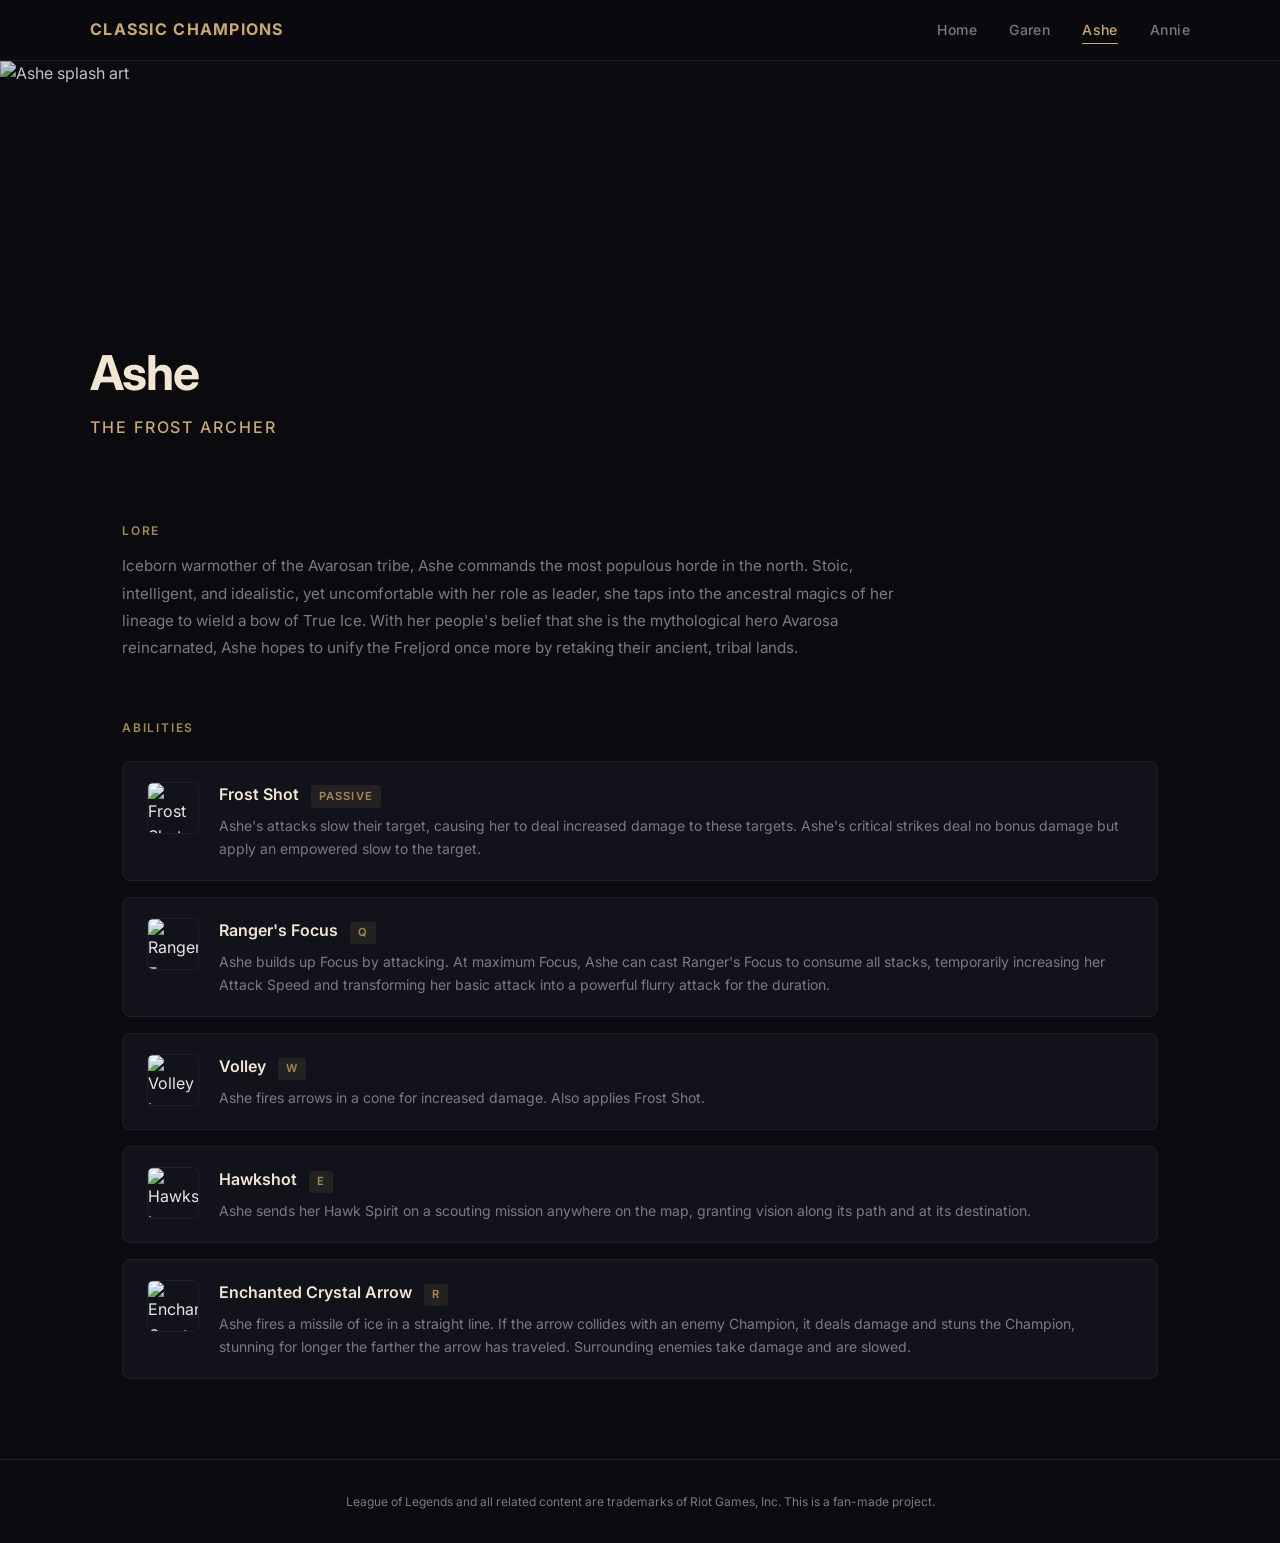
==== ashe.html @ 9785e939 "Add files via upload" ====
<!DOCTYPE html>
<html lang="en">
<head>
  <meta charset="UTF-8">
  <meta name="viewport" content="width=device-width, initial-scale=1.0">
  <meta name="description" content="Ashe, the Frost Archer — explore her lore, passive, and abilities: Ranger's Focus, Volley, Hawkshot, and Enchanted Crystal Arrow.">
  <title>Ashe — Classic Champions</title>
  <link rel="stylesheet" href="styles.css">
</head>
<body>

  <!-- Navigation -->
  <nav class="nav" id="main-nav">
    <div class="nav__inner">
      <span class="nav__logo">Classic Champions</span>
      <ul class="nav__links">
        <li><a href="index.html" class="nav__link">Home</a></li>
        <li><a href="garen.html" class="nav__link">Garen</a></li>
        <li><a href="ashe.html" class="nav__link nav__link--active">Ashe</a></li>
        <li><a href="annie.html" class="nav__link">Annie</a></li>
      </ul>
    </div>
  </nav>

  <main>
    <!-- Hero Banner -->
    <section class="champion-hero" id="ashe-hero">
      <img
        class="champion-hero__image"
        src="https://ddragon.leagueoflegends.com/cdn/img/champion/splash/Ashe_0.jpg"
        alt="Ashe splash art"
      >
      <div class="champion-hero__overlay">
        <h1 class="champion-hero__name">Ashe</h1>
        <p class="champion-hero__title-text">The Frost Archer</p>
      </div>
    </section>

    <!-- Lore -->
    <section class="lore" id="ashe-lore">
      <h2 class="lore__heading">Lore</h2>
      <p class="lore__text">Iceborn warmother of the Avarosan tribe, Ashe commands the most populous horde in the north. Stoic, intelligent, and idealistic, yet uncomfortable with her role as leader, she taps into the ancestral magics of her lineage to wield a bow of True Ice. With her people's belief that she is the mythological hero Avarosa reincarnated, Ashe hopes to unify the Freljord once more by retaking their ancient, tribal lands.</p>
    </section>

    <!-- Abilities -->
    <section class="abilities" id="ashe-abilities">
      <h2 class="abilities__heading">Abilities</h2>
      <div class="abilities__list">

        <!-- Passive -->
        <article class="ability" id="ability-frost-shot">
          <div class="ability__icon-wrapper">
            <img class="ability__icon" src="https://ddragon.leagueoflegends.com/cdn/14.14.1/img/passive/Ashe_P.png" alt="Frost Shot icon">
          </div>
          <div class="ability__info">
            <div class="ability__header">
              <h3 class="ability__name">Frost Shot</h3>
              <span class="ability__key">Passive</span>
            </div>
            <p class="ability__desc">Ashe's attacks slow their target, causing her to deal increased damage to these targets. Ashe's critical strikes deal no bonus damage but apply an empowered slow to the target.</p>
          </div>
        </article>

        <!-- Q -->
        <article class="ability" id="ability-rangers-focus">
          <div class="ability__icon-wrapper">
            <img class="ability__icon" src="https://ddragon.leagueoflegends.com/cdn/14.14.1/img/spell/AsheQ.png" alt="Ranger's Focus icon">
          </div>
          <div class="ability__info">
            <div class="ability__header">
              <h3 class="ability__name">Ranger's Focus</h3>
              <span class="ability__key">Q</span>
            </div>
            <p class="ability__desc">Ashe builds up Focus by attacking. At maximum Focus, Ashe can cast Ranger's Focus to consume all stacks, temporarily increasing her Attack Speed and transforming her basic attack into a powerful flurry attack for the duration.</p>
          </div>
        </article>

        <!-- W -->
        <article class="ability" id="ability-volley">
          <div class="ability__icon-wrapper">
            <img class="ability__icon" src="https://ddragon.leagueoflegends.com/cdn/14.14.1/img/spell/Volley.png" alt="Volley icon">
          </div>
          <div class="ability__info">
            <div class="ability__header">
              <h3 class="ability__name">Volley</h3>
              <span class="ability__key">W</span>
            </div>
            <p class="ability__desc">Ashe fires arrows in a cone for increased damage. Also applies Frost Shot.</p>
          </div>
        </article>

        <!-- E -->
        <article class="ability" id="ability-hawkshot">
          <div class="ability__icon-wrapper">
            <img class="ability__icon" src="https://ddragon.leagueoflegends.com/cdn/14.14.1/img/spell/AsheSpiritOfTheHawk.png" alt="Hawkshot icon">
          </div>
          <div class="ability__info">
            <div class="ability__header">
              <h3 class="ability__name">Hawkshot</h3>
              <span class="ability__key">E</span>
            </div>
            <p class="ability__desc">Ashe sends her Hawk Spirit on a scouting mission anywhere on the map, granting vision along its path and at its destination.</p>
          </div>
        </article>

        <!-- R -->
        <article class="ability" id="ability-enchanted-crystal-arrow">
          <div class="ability__icon-wrapper">
            <img class="ability__icon" src="https://ddragon.leagueoflegends.com/cdn/14.14.1/img/spell/EnchantedCrystalArrow.png" alt="Enchanted Crystal Arrow icon">
          </div>
          <div class="ability__info">
            <div class="ability__header">
              <h3 class="ability__name">Enchanted Crystal Arrow</h3>
              <span class="ability__key">R</span>
            </div>
            <p class="ability__desc">Ashe fires a missile of ice in a straight line. If the arrow collides with an enemy Champion, it deals damage and stuns the Champion, stunning for longer the farther the arrow has traveled. Surrounding enemies take damage and are slowed.</p>
          </div>
        </article>

      </div>
    </section>
  </main>

  <!-- Footer -->
  <footer class="footer" id="footer">
    <p>League of Legends and all related content are trademarks of Riot Games, Inc. This is a fan-made project.</p>
  </footer>

</body>
</html>
---- styles.css ----
/* ========================================
   League of Legends Classic Champions
   Shared Stylesheet
   ======================================== */

@import url('https://fonts.googleapis.com/css2?family=Inter:wght@400;500;600;700&display=swap');

/* --- Design Tokens --- */
:root {
  --bg-primary: #0a0a0f;
  --bg-secondary: #0e0e16;
  --bg-card: #12121a;
  --bg-card-hover: #1a1a2e;
  --gold: #c8aa6e;
  --gold-dim: #a08a50;
  --gold-light: #f0e6d2;
  --text-primary: #e8e6e3;
  --text-muted: #7b7a82;
  --border: #1e1e2e;
  --border-gold: rgba(200, 170, 110, 0.25);
  --shadow: rgba(0, 0, 0, 0.4);
}

/* --- Reset & Base --- */
*,
*::before,
*::after {
  margin: 0;
  padding: 0;
  box-sizing: border-box;
}

html {
  scroll-behavior: smooth;
  scrollbar-color: var(--gold-dim) var(--bg-secondary);
}

body {
  font-family: 'Inter', system-ui, -apple-system, sans-serif;
  background-color: var(--bg-primary);
  color: var(--text-primary);
  line-height: 1.6;
  min-height: 100vh;
  -webkit-font-smoothing: antialiased;
  -moz-osx-font-smoothing: grayscale;
}

a {
  color: var(--gold);
  text-decoration: none;
  transition: color 0.2s ease;
}

a:hover {
  color: var(--gold-light);
}

img {
  display: block;
  max-width: 100%;
}

/* --- Navigation --- */
.nav {
  position: sticky;
  top: 0;
  z-index: 100;
  background-color: rgba(10, 10, 15, 0.92);
  backdrop-filter: blur(12px);
  border-bottom: 1px solid var(--border);
  padding: 0 2rem;
}

.nav__inner {
  max-width: 1100px;
  margin: 0 auto;
  display: flex;
  align-items: center;
  justify-content: space-between;
  height: 60px;
}

.nav__logo {
  font-size: 1rem;
  font-weight: 700;
  color: var(--gold);
  letter-spacing: 0.08em;
  text-transform: uppercase;
}

.nav__links {
  display: flex;
  gap: 2rem;
  list-style: none;
}

.nav__link {
  font-size: 0.875rem;
  font-weight: 500;
  color: var(--text-muted);
  letter-spacing: 0.03em;
  padding: 0.25rem 0;
  position: relative;
  transition: color 0.2s ease;
}

.nav__link::after {
  content: '';
  position: absolute;
  bottom: -2px;
  left: 0;
  width: 0;
  height: 1px;
  background-color: var(--gold);
  transition: width 0.25s ease;
}

.nav__link:hover {
  color: var(--gold-light);
}

.nav__link:hover::after {
  width: 100%;
}

.nav__link--active {
  color: var(--gold);
}

.nav__link--active::after {
  width: 100%;
}

/* --- Hero Section (Index) --- */
.hero {
  text-align: center;
  padding: 5rem 2rem 3rem;
  max-width: 700px;
  margin: 0 auto;
}

.hero__title {
  font-size: 2.5rem;
  font-weight: 700;
  color: var(--gold-light);
  letter-spacing: -0.02em;
  margin-bottom: 0.75rem;
}

.hero__subtitle {
  font-size: 1.05rem;
  color: var(--text-muted);
  font-weight: 400;
  line-height: 1.7;
}

/* --- Champion Card Grid (Index) --- */
.champions-grid {
  max-width: 1100px;
  margin: 0 auto;
  padding: 1rem 2rem 5rem;
  display: grid;
  grid-template-columns: repeat(3, 1fr);
  gap: 1.5rem;
}

.champion-card {
  background-color: var(--bg-card);
  border: 1px solid var(--border);
  border-radius: 8px;
  overflow: hidden;
  transition: transform 0.25s ease, border-color 0.25s ease, box-shadow 0.25s ease;
  cursor: pointer;
  text-decoration: none;
  color: inherit;
  display: block;
}

.champion-card:hover {
  transform: translateY(-4px);
  border-color: var(--border-gold);
  box-shadow: 0 8px 30px var(--shadow);
  color: inherit;
}

.champion-card__image-wrapper {
  width: 100%;
  aspect-ratio: 16 / 9;
  overflow: hidden;
}

.champion-card__image {
  width: 100%;
  height: 100%;
  object-fit: cover;
  object-position: top center;
  transition: transform 0.4s ease;
}

.champion-card:hover .champion-card__image {
  transform: scale(1.03);
}

.champion-card__body {
  padding: 1.25rem 1.5rem 1.5rem;
}

.champion-card__name {
  font-size: 1.2rem;
  font-weight: 600;
  color: var(--gold-light);
  margin-bottom: 0.2rem;
}

.champion-card__title {
  font-size: 0.8rem;
  color: var(--gold-dim);
  text-transform: uppercase;
  letter-spacing: 0.1em;
  font-weight: 500;
  margin-bottom: 0.75rem;
}

.champion-card__desc {
  font-size: 0.875rem;
  color: var(--text-muted);
  line-height: 1.6;
  display: -webkit-box;
  -webkit-line-clamp: 3;
  -webkit-box-orient: vertical;
  overflow: hidden;
}

/* --- Champion Detail Page --- */
.champion-hero {
  position: relative;
  width: 100%;
  height: 420px;
  overflow: hidden;
}

.champion-hero__image {
  width: 100%;
  height: 100%;
  object-fit: cover;
  object-position: top center;
}

.champion-hero__overlay {
  position: absolute;
  inset: 0;
  background: linear-gradient(
    to bottom,
    rgba(10, 10, 15, 0.15) 0%,
    rgba(10, 10, 15, 0.6) 60%,
    var(--bg-primary) 100%
  );
  display: flex;
  flex-direction: column;
  justify-content: flex-end;
  padding: 2.5rem 2rem;
}

.champion-hero__name {
  font-size: 3rem;
  font-weight: 700;
  color: var(--gold-light);
  letter-spacing: -0.02em;
  max-width: 1100px;
  margin: 0 auto;
  width: 100%;
}

.champion-hero__title-text {
  font-size: 1rem;
  color: var(--gold);
  text-transform: uppercase;
  letter-spacing: 0.12em;
  font-weight: 500;
  max-width: 1100px;
  margin: 0.25rem auto 0;
  width: 100%;
}

/* --- Lore Section --- */
.lore {
  max-width: 1100px;
  margin: 0 auto;
  padding: 2.5rem 2rem;
}

.lore__heading {
  font-size: 0.75rem;
  color: var(--gold-dim);
  text-transform: uppercase;
  letter-spacing: 0.15em;
  font-weight: 600;
  margin-bottom: 0.75rem;
}

.lore__text {
  font-size: 0.95rem;
  color: var(--text-muted);
  line-height: 1.8;
  max-width: 780px;
}

/* --- Abilities Section --- */
.abilities {
  max-width: 1100px;
  margin: 0 auto;
  padding: 1rem 2rem 5rem;
}

.abilities__heading {
  font-size: 0.75rem;
  color: var(--gold-dim);
  text-transform: uppercase;
  letter-spacing: 0.15em;
  font-weight: 600;
  margin-bottom: 1.5rem;
}

.abilities__list {
  display: flex;
  flex-direction: column;
  gap: 1rem;
}

.ability {
  display: flex;
  align-items: flex-start;
  gap: 1.25rem;
  background-color: var(--bg-card);
  border: 1px solid var(--border);
  border-radius: 8px;
  padding: 1.25rem 1.5rem;
  transition: border-color 0.2s ease;
}

.ability:hover {
  border-color: var(--border-gold);
}

.ability__icon-wrapper {
  flex-shrink: 0;
  width: 52px;
  height: 52px;
  border-radius: 6px;
  overflow: hidden;
  border: 1px solid var(--border);
}

.ability__icon {
  width: 100%;
  height: 100%;
  object-fit: cover;
}

.ability__info {
  flex: 1;
  min-width: 0;
}

.ability__header {
  display: flex;
  align-items: baseline;
  gap: 0.75rem;
  margin-bottom: 0.35rem;
}

.ability__name {
  font-size: 1rem;
  font-weight: 600;
  color: var(--gold-light);
}

.ability__key {
  font-size: 0.7rem;
  font-weight: 600;
  color: var(--gold-dim);
  text-transform: uppercase;
  letter-spacing: 0.1em;
  background-color: rgba(200, 170, 110, 0.1);
  padding: 0.15rem 0.5rem;
  border-radius: 3px;
}

.ability__desc {
  font-size: 0.875rem;
  color: var(--text-muted);
  line-height: 1.65;
}

/* --- Footer --- */
.footer {
  text-align: center;
  padding: 2rem;
  border-top: 1px solid var(--border);
  color: var(--text-muted);
  font-size: 0.75rem;
}

/* --- Responsive --- */
@media (max-width: 768px) {
  .champions-grid {
    grid-template-columns: 1fr;
    max-width: 480px;
  }

  .hero__title {
    font-size: 1.8rem;
  }

  .champion-hero {
    height: 280px;
  }

  .champion-hero__name {
    font-size: 2rem;
  }

  .nav__links {
    gap: 1rem;
  }

  .nav__link {
    font-size: 0.8rem;
  }

  .ability {
    flex-direction: column;
    gap: 0.75rem;
  }
}

@media (max-width: 480px) {
  .nav__inner {
    flex-direction: column;
    height: auto;
    padding: 0.75rem 0;
    gap: 0.5rem;
  }

  .nav__links {
    gap: 0.75rem;
  }

  .hero {
    padding: 3rem 1.5rem 2rem;
  }

  .champions-grid {
    padding: 1rem 1.5rem 3rem;
  }

  .lore, .abilities {
    padding-left: 1.5rem;
    padding-right: 1.5rem;
  }
}
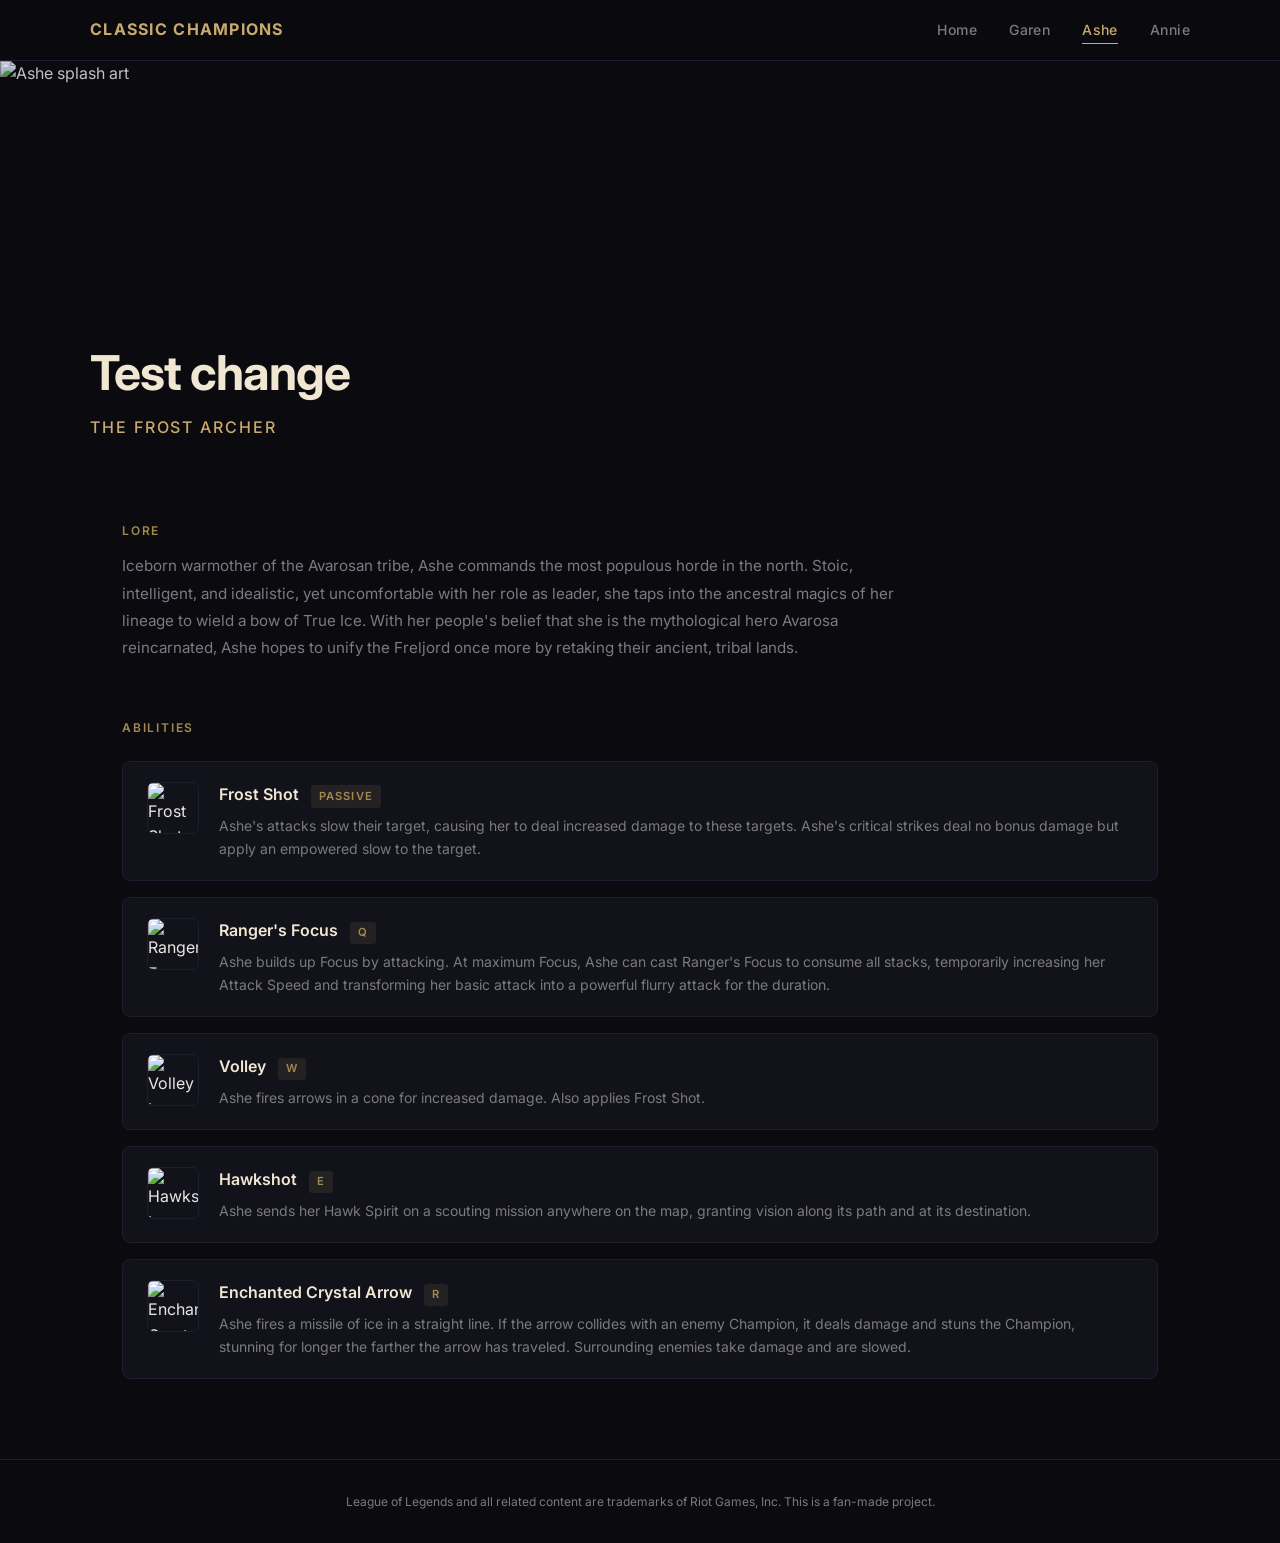
==== commit ae2d5efa: "Update ashe.html" ====
--- a/ashe.html
+++ b/ashe.html
@@ -4,7 +4,7 @@
   <meta charset="UTF-8">
   <meta name="viewport" content="width=device-width, initial-scale=1.0">
   <meta name="description" content="Ashe, the Frost Archer — explore her lore, passive, and abilities: Ranger's Focus, Volley, Hawkshot, and Enchanted Crystal Arrow.">
-  <title>Ashe — Classic Champions</title>
+  <title>acheee — Classic Champions</title>
   <link rel="stylesheet" href="styles.css">
 </head>
 <body>
@@ -31,7 +31,7 @@
         alt="Ashe splash art"
       >
       <div class="champion-hero__overlay">
-        <h1 class="champion-hero__name">Ashe</h1>
+        <h1 class="champion-hero__name">Test change</h1>
         <p class="champion-hero__title-text">The Frost Archer</p>
       </div>
     </section>
